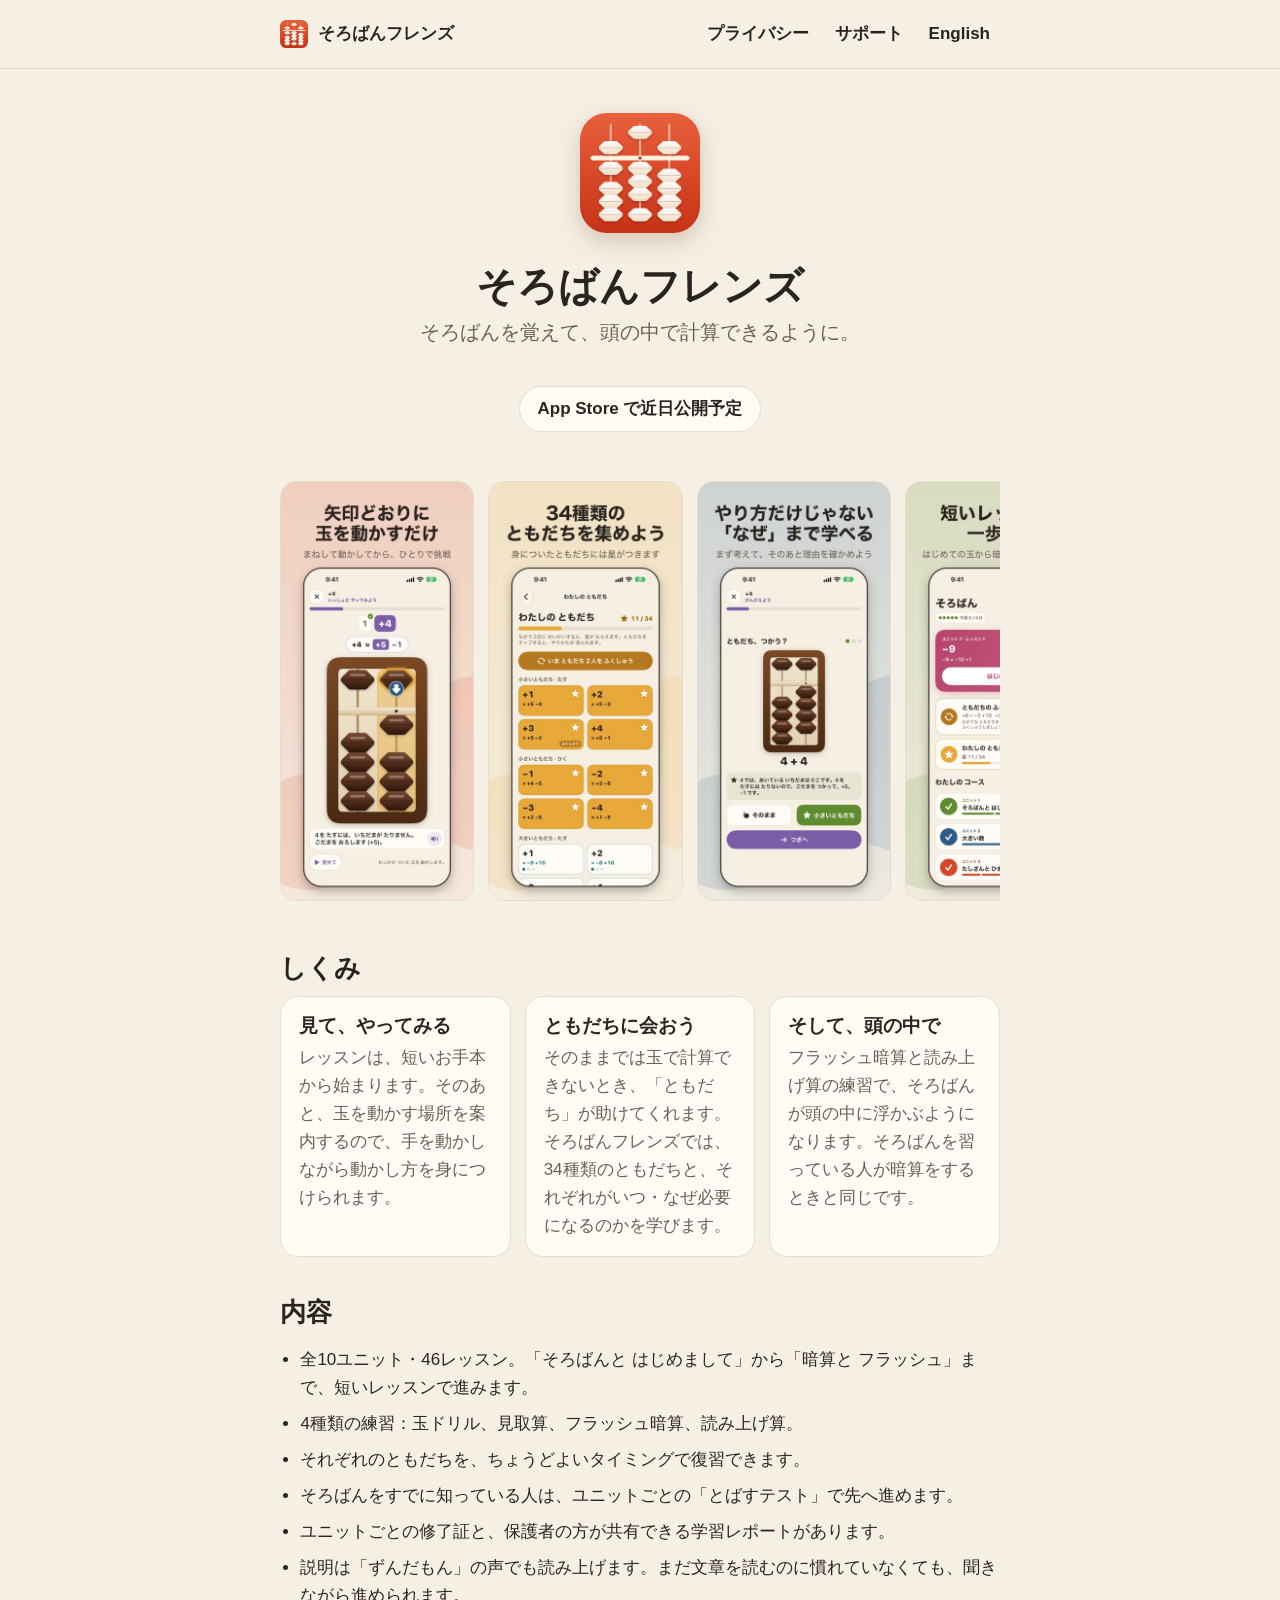
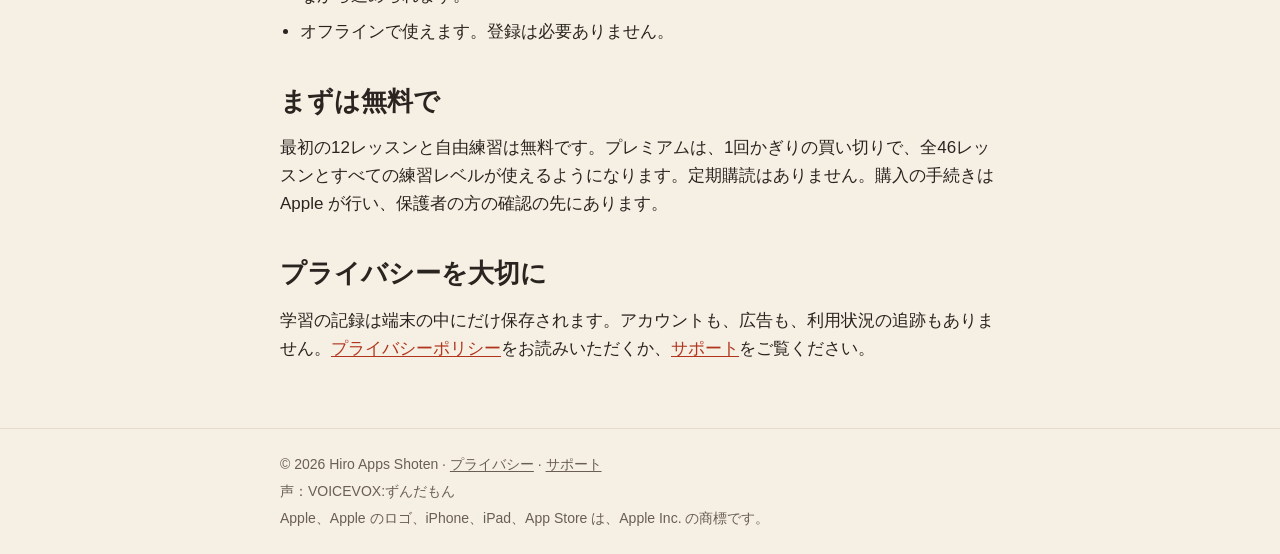
==== ja/index.html @ 72d590d3 "feat(日本語): 紹介・プライバシー・サポートの日本語ページと、言語を行き来するリンクを足す - ja/index.html・privacy.html・support.html: 英語の 3 ペー" ====
<!doctype html>
<html lang="ja">
<head>
<meta charset="utf-8">
<meta name="viewport" content="width=device-width, initial-scale=1">
<title>そろばんフレンズ – そろばんを覚えて、暗算ができるように</title>
<meta name="description" content="そろばんフレンズは、そろばんを一歩ずつ教え、頭の中で計算する暗算へつなげるアプリです。アカウント登録も、広告も、利用状況の追跡もありません。">
<meta name="theme-color" content="#f6f0e4">
<link rel="icon" type="image/png" href="../img/icon-180.png">
<link rel="apple-touch-icon" href="../img/icon-180.png">
<link rel="stylesheet" href="../styles.css">
<link rel="alternate" hreflang="ja" href="index.html">
<link rel="alternate" hreflang="en" href="../index.html">
</head>
<body>

<header class="topbar">
  <div class="inner">
    <a class="brand" href="index.html"><img src="../img/icon-180.png" alt="" width="28" height="28">そろばんフレンズ</a>
    <nav aria-label="サイト">
      <a href="privacy.html">プライバシー</a>
      <a href="support.html">サポート</a>
      <a href="../index.html" lang="en" hreflang="en">English</a>
    </nav>
  </div>
</header>

<main class="wrap">

  <section class="hero">
    <img class="app-icon" src="../img/icon-512.png" width="120" height="120" alt="そろばんフレンズのアプリアイコン">
    <h1>そろばんフレンズ</h1>
    <p class="tagline">そろばんを覚えて、頭の中で計算できるように。</p>
    <p><span class="pill">App Store で近日公開予定</span></p>
  </section>

  <section aria-label="スクリーンショット">
    <div class="shots">
      <img src="../img/ja/shot-guided.jpg" width="396" height="860" alt="玉を動かす場所が、矢印で分かるレッスン" loading="lazy">
      <img src="../img/ja/shot-friends.jpg" width="396" height="860" alt="34種類のともだちと、身についたしるしの星" loading="lazy">
      <img src="../img/ja/shot-think.jpg" width="396" height="860" alt="ともだちが必要かどうかを考える問題。理由も表示されます" loading="lazy">
      <img src="../img/ja/shot-home.jpg" width="396" height="860" alt="短いレッスンが一歩ずつ並ぶホーム画面" loading="lazy">
      <img src="../img/ja/shot-progress.jpg" width="396" height="860" alt="週の目標と星が見られる学習レポート" loading="lazy">
    </div>
  </section>

  <section>
    <h2>しくみ</h2>
    <div class="cards">
      <div class="card">
        <h3>見て、やってみる</h3>
        <p>レッスンは、短いお手本から始まります。そのあと、玉を動かす場所を案内するので、手を動かしながら動かし方を身につけられます。</p>
      </div>
      <div class="card">
        <h3>ともだちに会おう</h3>
        <p>そのままでは玉で計算できないとき、「ともだち」が助けてくれます。そろばんフレンズでは、34種類のともだちと、それぞれがいつ・なぜ必要になるのかを学びます。</p>
      </div>
      <div class="card">
        <h3>そして、頭の中で</h3>
        <p>フラッシュ暗算と読み上げ算の練習で、そろばんが頭の中に浮かぶようになります。そろばんを習っている人が暗算をするときと同じです。</p>
      </div>
    </div>
  </section>

  <section>
    <h2>内容</h2>
    <ul class="list">
      <li>全10ユニット・46レッスン。「そろばんと はじめまして」から「暗算と フラッシュ」まで、短いレッスンで進みます。</li>
      <li>4種類の練習：玉ドリル、見取算、フラッシュ暗算、読み上げ算。</li>
      <li>それぞれのともだちを、ちょうどよいタイミングで復習できます。</li>
      <li>そろばんをすでに知っている人は、ユニットごとの「とばすテスト」で先へ進めます。</li>
      <li>ユニットごとの修了証と、保護者の方が共有できる学習レポートがあります。</li>
      <li>説明は「ずんだもん」の声でも読み上げます。まだ文章を読むのに慣れていなくても、聞きながら進められます。</li>
      <li>オフラインで使えます。登録は必要ありません。</li>
    </ul>
  </section>

  <section>
    <h2>まずは無料で</h2>
    <p>最初の12レッスンと自由練習は無料です。プレミアムは、1回かぎりの買い切りで、全46レッスンとすべての練習レベルが使えるようになります。定期購読はありません。購入の手続きは Apple が行い、保護者の方の確認の先にあります。</p>
  </section>

  <section>
    <h2>プライバシーを大切に</h2>
    <p>学習の記録は端末の中にだけ保存されます。アカウントも、広告も、利用状況の追跡もありません。<a href="privacy.html">プライバシーポリシー</a>をお読みいただくか、<a href="support.html">サポート</a>をご覧ください。</p>
  </section>

</main>

<footer>
  <div class="inner">
    <p>&copy; 2026 Hiro Apps Shoten &middot; <a href="privacy.html">プライバシー</a> &middot; <a href="support.html">サポート</a></p>
    <p>声：VOICEVOX:ずんだもん</p>
    <p>Apple、Apple のロゴ、iPhone、iPad、App Store は、Apple Inc. の商標です。</p>
  </div>
</footer>

</body>
</html>
---- styles.css ----
:root {
  --paper: #f6f0e4;
  --card: #fffcf6;
  --ink: #2a2420;
  --ink-soft: #6b5e54;
  --hairline: #e6dccb;
  --accent: #d9472b;
  --link: #b0351c;
  --radius: 18px;
}

@media (prefers-color-scheme: dark) {
  :root {
    --paper: #1a1714;
    --card: #27231f;
    --ink: #f3eee6;
    --ink-soft: #b3a89c;
    --hairline: #3a342e;
    --link: #f08a6e;
  }
}

* { box-sizing: border-box; }

html { -webkit-text-size-adjust: 100%; }

body {
  margin: 0;
  background: var(--paper);
  color: var(--ink);
  font: 17px/1.65 -apple-system, BlinkMacSystemFont, "SF Pro Text", "Helvetica Neue", Arial, sans-serif;
}

h1, h2, h3, .brand {
  font-family: ui-rounded, "SF Pro Rounded", -apple-system, BlinkMacSystemFont, "Helvetica Neue", Arial, sans-serif;
  line-height: 1.2;
}

a { color: var(--link); text-underline-offset: 2px; }
a:focus-visible, summary:focus-visible { outline: 3px solid var(--accent); outline-offset: 3px; border-radius: 6px; }

.topbar { border-bottom: 1px solid var(--hairline); }
.topbar .inner {
  max-width: 760px;
  margin: 0 auto;
  padding: 10px 20px;
  display: flex;
  align-items: center;
  justify-content: space-between;
  gap: 16px;
}
.brand { display: inline-flex; align-items: center; gap: 10px; font-weight: 800; font-size: 17px; white-space: nowrap; color: var(--ink); text-decoration: none; }
.brand img { border-radius: 22.37%; }
.topbar nav { display: flex; gap: 6px; }
.topbar nav a { color: var(--ink); text-decoration: none; font-weight: 600; padding: 10px; border-radius: 10px; }
.topbar nav a:hover { background: var(--hairline); }

.wrap { max-width: 760px; margin: 0 auto; padding: 0 20px 48px; }

.hero { text-align: center; padding: 44px 0 28px; }
.app-icon { width: 120px; height: 120px; border-radius: 22.37%; box-shadow: 0 8px 24px rgba(74, 42, 19, 0.22); }
.hero h1 { margin: 20px 0 6px; font-size: 40px; font-weight: 800; }
.tagline { margin: 0 auto; max-width: 30em; font-size: 20px; color: var(--ink-soft); }
.pill {
  display: inline-block;
  margin-top: 20px;
  padding: 8px 18px;
  border: 1.5px solid var(--hairline);
  border-radius: 999px;
  background: var(--card);
  font-weight: 700;
}

h2 { margin: 40px 0 12px; font-size: 26px; font-weight: 800; }
h3 { margin: 0 0 6px; font-size: 19px; font-weight: 800; }

.cards { display: grid; gap: 14px; grid-template-columns: 1fr; }
@media (min-width: 640px) { .cards { grid-template-columns: repeat(3, 1fr); } }
.card {
  background: var(--card);
  border: 1.5px solid var(--hairline);
  border-radius: var(--radius);
  padding: 18px 18px 16px;
}
.card p { margin: 0; color: var(--ink-soft); }

.list { padding-left: 1.2em; }
.list li { margin: 8px 0; }

.shots { display: flex; gap: 14px; overflow-x: auto; padding: 4px 0 12px; -webkit-overflow-scrolling: touch; }
.shots img { height: 420px; width: auto; border-radius: 16px; border: 1px solid var(--hairline); flex: none; }

.legal h1 { font-size: 34px; font-weight: 800; margin: 36px 0 4px; }
.legal .eff { margin: 0 0 20px; color: var(--ink-soft); }
.legal h2 { font-size: 22px; margin: 32px 0 8px; }
.legal ul { padding-left: 1.2em; }
.legal li { margin: 6px 0; }
.backlink { display: inline-block; margin-top: 20px; padding: 8px 0; font-weight: 600; text-decoration: none; }

details {
  background: var(--card);
  border: 1.5px solid var(--hairline);
  border-radius: 14px;
  margin: 10px 0;
}
summary { cursor: pointer; padding: 14px 16px; font-weight: 700; min-height: 48px; }
details[open] summary { border-bottom: 1px solid var(--hairline); }
details p { margin: 0; padding: 12px 16px 14px; }

.contact {
  background: var(--card);
  border: 1.5px solid var(--hairline);
  border-radius: var(--radius);
  padding: 16px 18px;
  margin: 18px 0 8px;
}
.contact p { margin: 4px 0; }

footer { border-top: 1px solid var(--hairline); color: var(--ink-soft); font-size: 14px; }
footer .inner { max-width: 760px; margin: 0 auto; padding: 20px; }
footer a { color: var(--ink-soft); }
footer p { margin: 4px 0; }
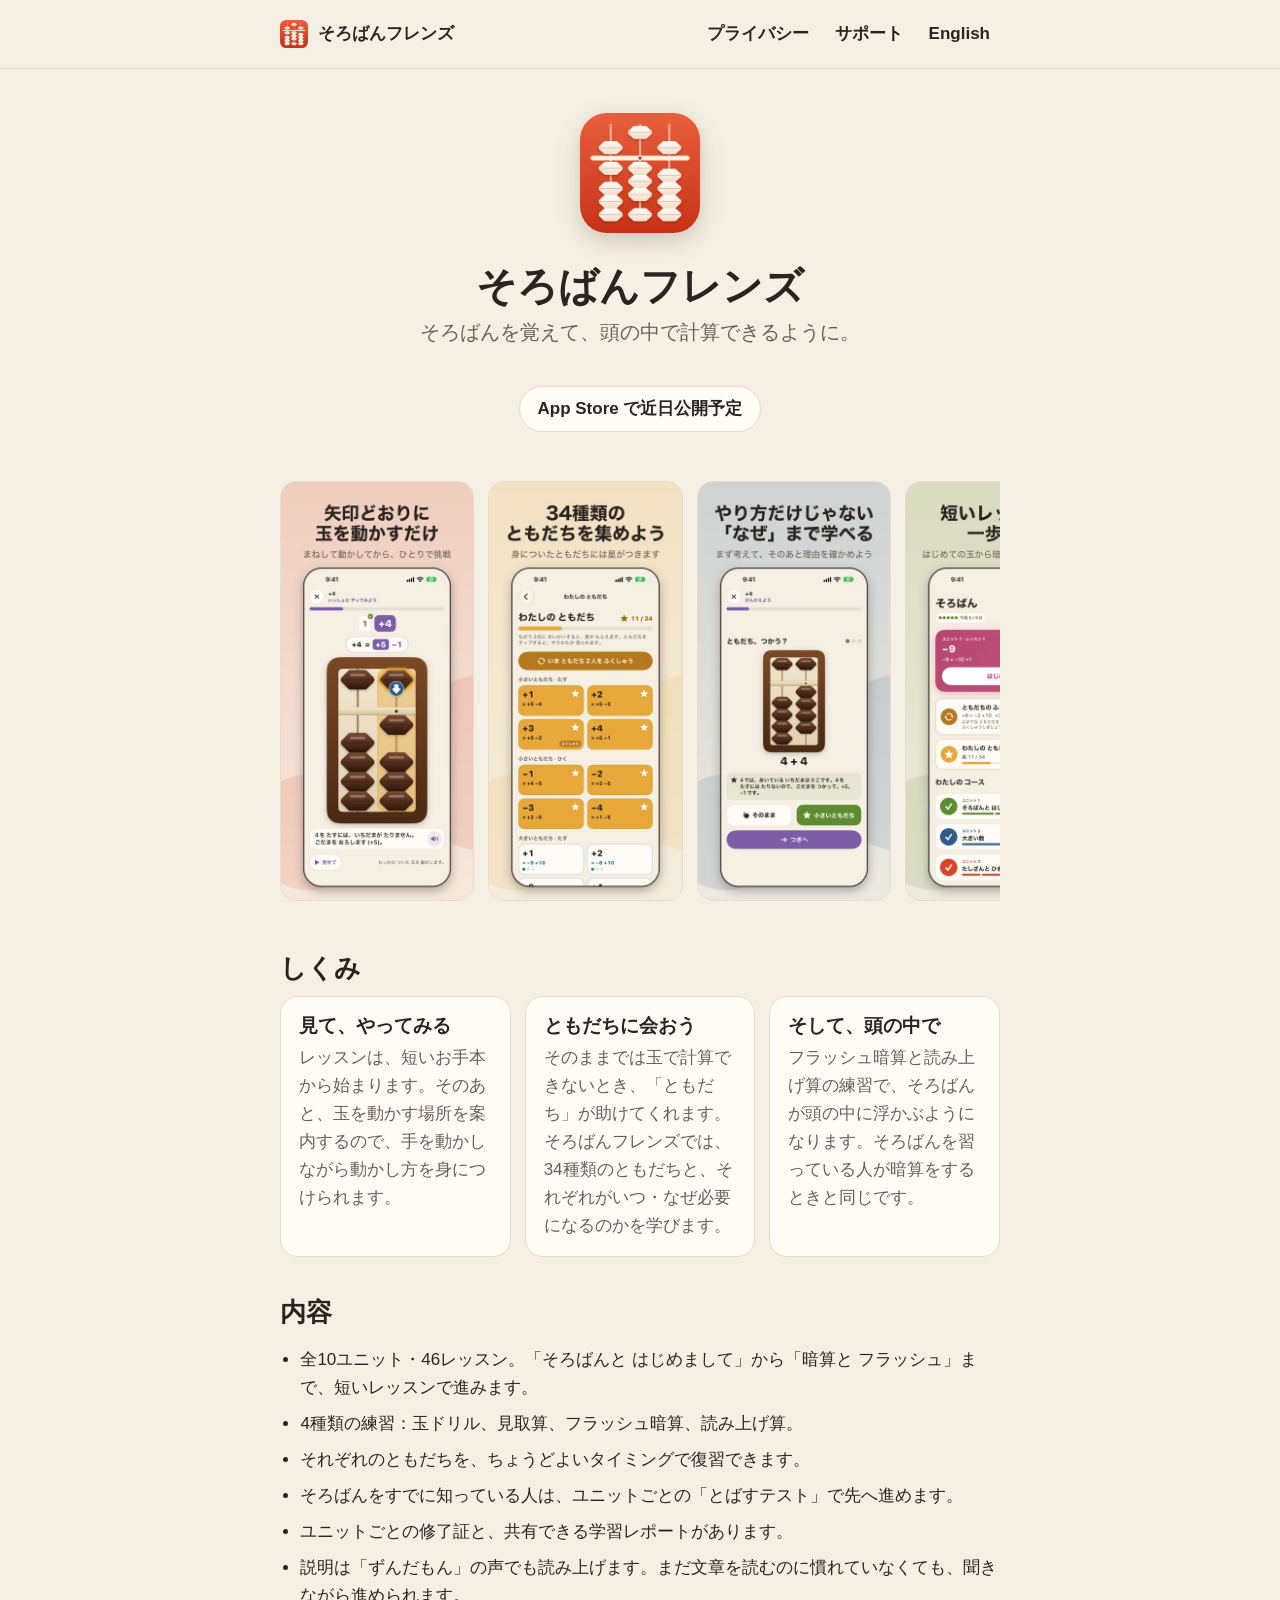
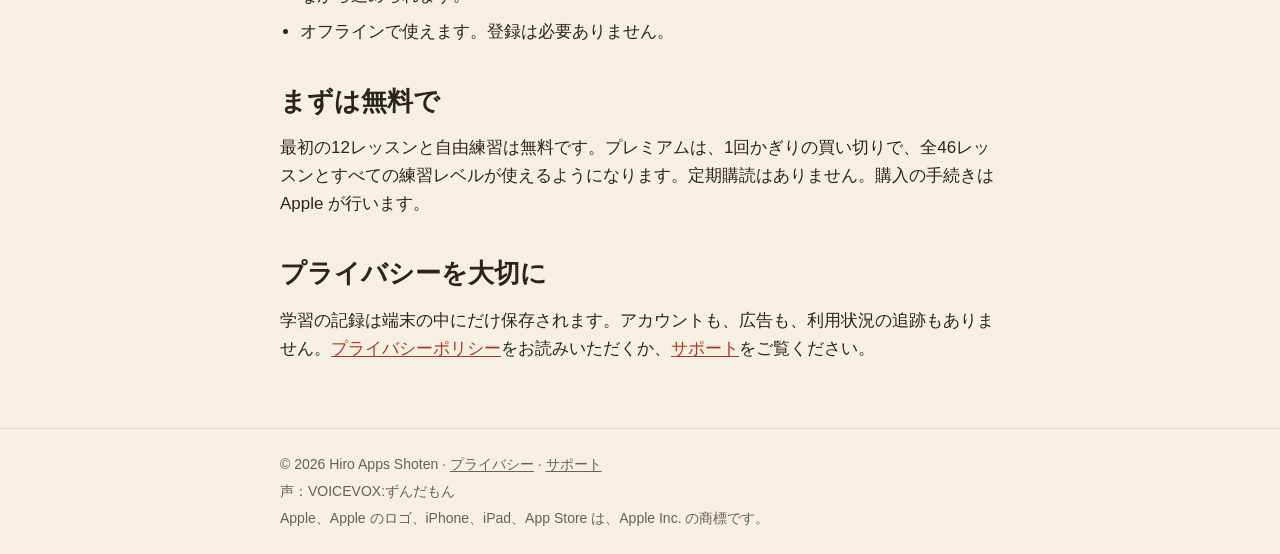
==== commit 7545cc90: "fix: 親の確認を外したアプリに合わせて、紹介・プライバシー・サポートの文を直す - index.html・ja/index.html: 「購入は保護者の確認の先にある」の一文と、「保護者の方が共有" ====
--- a/ja/index.html
+++ b/ja/index.html
@@ -69,7 +69,7 @@
       <li>4種類の練習：玉ドリル、見取算、フラッシュ暗算、読み上げ算。</li>
       <li>それぞれのともだちを、ちょうどよいタイミングで復習できます。</li>
       <li>そろばんをすでに知っている人は、ユニットごとの「とばすテスト」で先へ進めます。</li>
-      <li>ユニットごとの修了証と、保護者の方が共有できる学習レポートがあります。</li>
+      <li>ユニットごとの修了証と、共有できる学習レポートがあります。</li>
       <li>説明は「ずんだもん」の声でも読み上げます。まだ文章を読むのに慣れていなくても、聞きながら進められます。</li>
       <li>オフラインで使えます。登録は必要ありません。</li>
     </ul>
@@ -77,7 +77,7 @@
 
   <section>
     <h2>まずは無料で</h2>
-    <p>最初の12レッスンと自由練習は無料です。プレミアムは、1回かぎりの買い切りで、全46レッスンとすべての練習レベルが使えるようになります。定期購読はありません。購入の手続きは Apple が行い、保護者の方の確認の先にあります。</p>
+    <p>最初の12レッスンと自由練習は無料です。プレミアムは、1回かぎりの買い切りで、全46レッスンとすべての練習レベルが使えるようになります。定期購読はありません。購入の手続きは Apple が行います。</p>
   </section>
 
   <section>
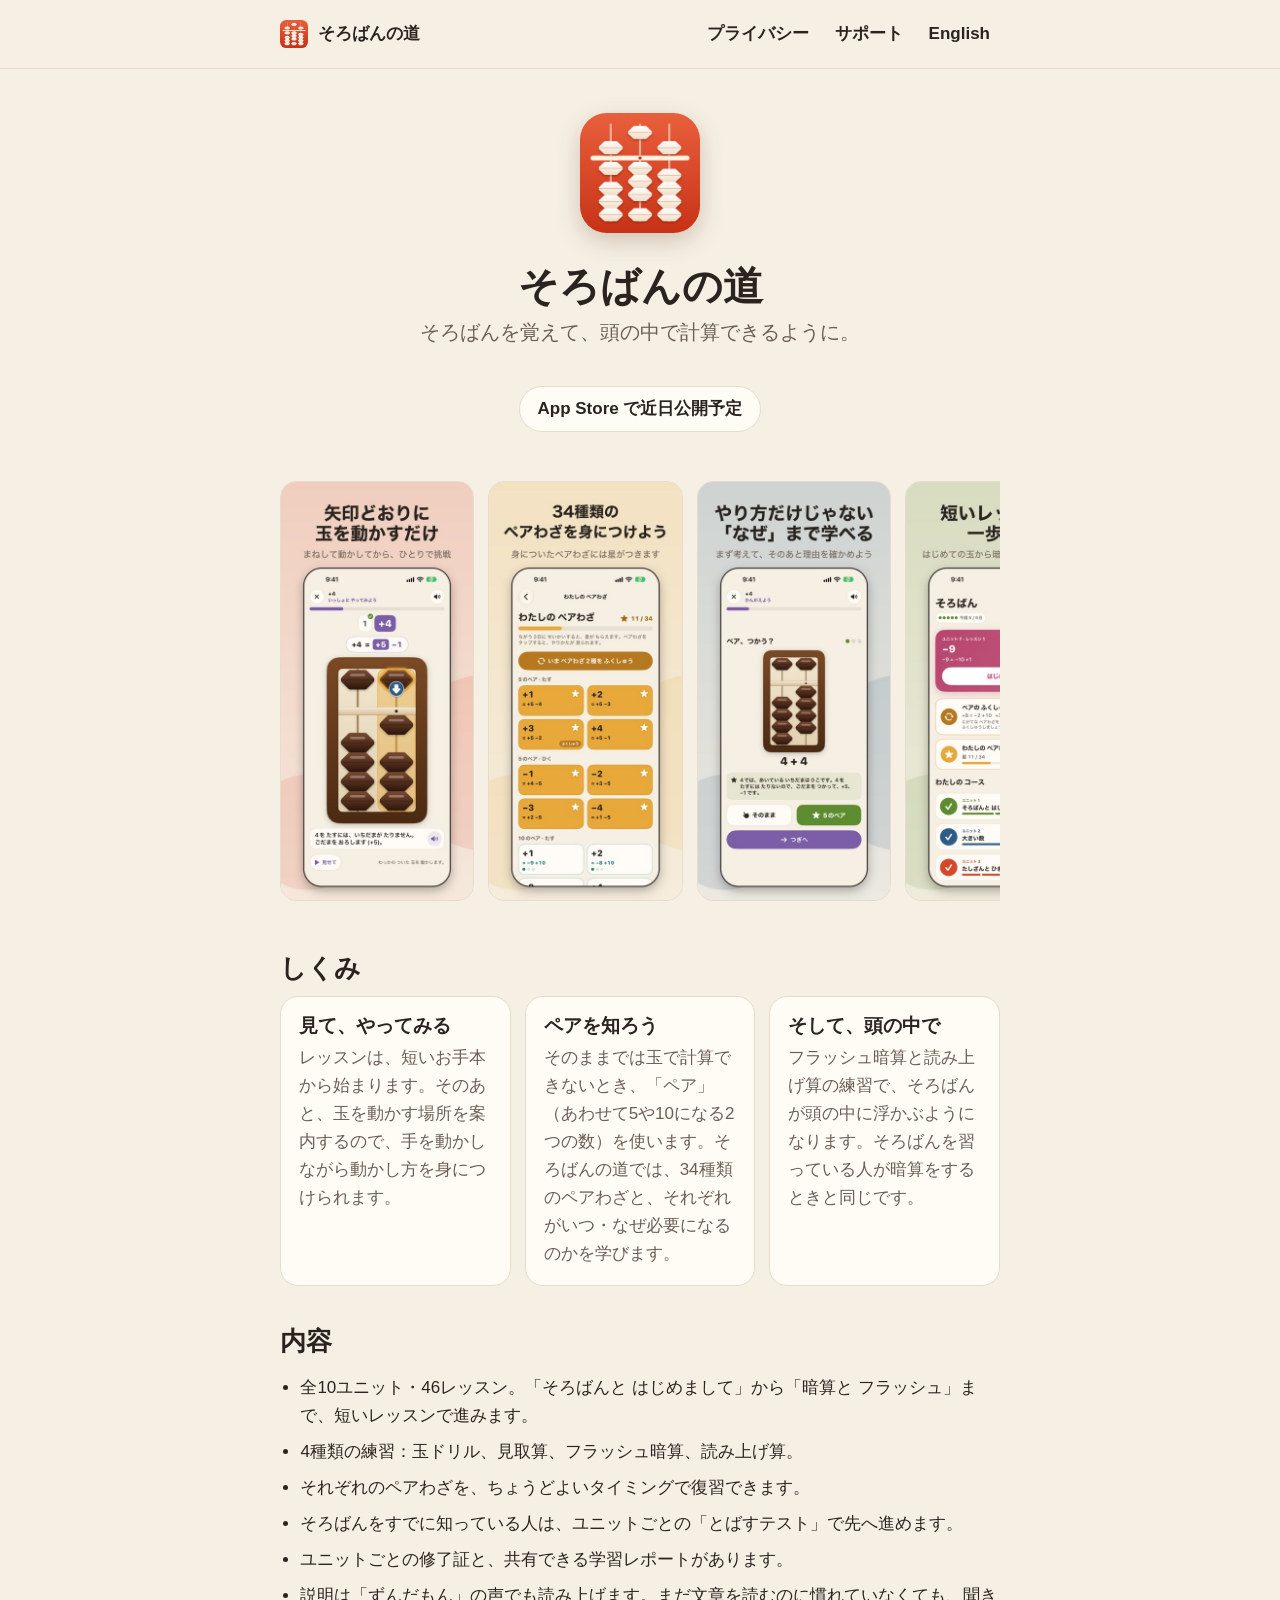
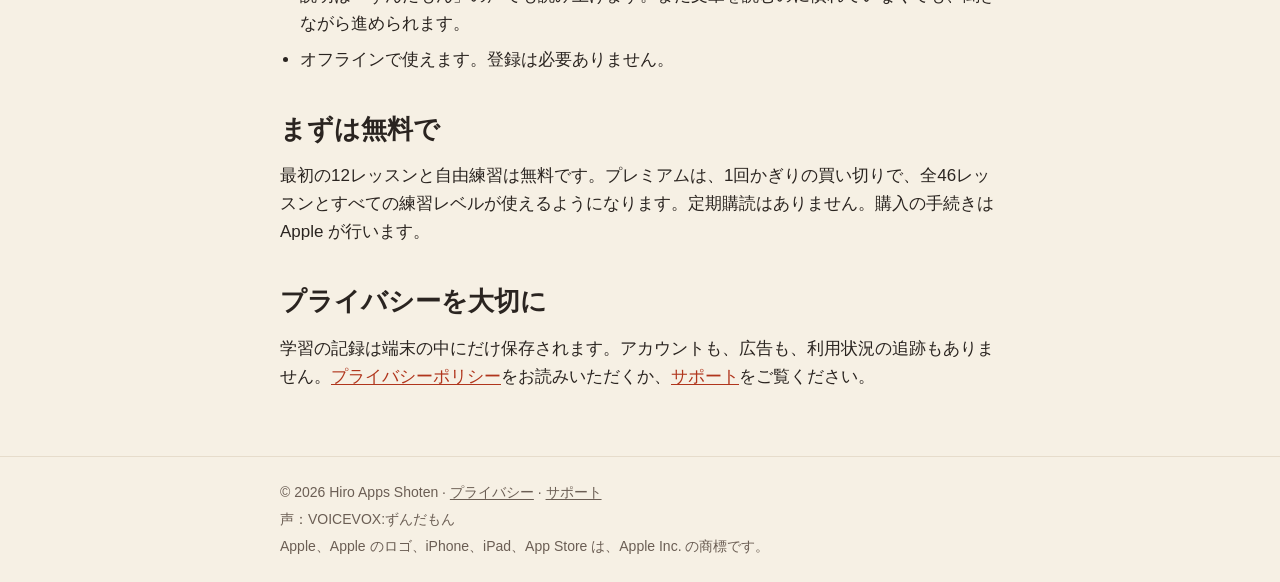
==== commit 30960f95: "fix: 名前を Soroban Sensei / そろばんの道 に変え、「ともだち」を「ペア」に直す - 全ページの名前を Soroban Sensei (日本語は そろばんの道) に (旧 Sor" ====
--- a/ja/index.html
+++ b/ja/index.html
@@ -3,8 +3,8 @@
 <head>
 <meta charset="utf-8">
 <meta name="viewport" content="width=device-width, initial-scale=1">
-<title>そろばんフレンズ – そろばんを覚えて、暗算ができるように</title>
-<meta name="description" content="そろばんフレンズは、そろばんを一歩ずつ教え、頭の中で計算する暗算へつなげるアプリです。アカウント登録も、広告も、利用状況の追跡もありません。">
+<title>そろばんの道 – そろばんを覚えて、暗算ができるように</title>
+<meta name="description" content="そろばんの道は、そろばんを一歩ずつ教え、頭の中で計算する暗算へつなげるアプリです。アカウント登録も、広告も、利用状況の追跡もありません。">
 <meta name="theme-color" content="#f6f0e4">
 <link rel="icon" type="image/png" href="../img/icon-180.png">
 <link rel="apple-touch-icon" href="../img/icon-180.png">
@@ -16,7 +16,7 @@
 
 <header class="topbar">
   <div class="inner">
-    <a class="brand" href="index.html"><img src="../img/icon-180.png" alt="" width="28" height="28">そろばんフレンズ</a>
+    <a class="brand" href="index.html"><img src="../img/icon-180.png" alt="" width="28" height="28">そろばんの道</a>
     <nav aria-label="サイト">
       <a href="privacy.html">プライバシー</a>
       <a href="support.html">サポート</a>
@@ -28,8 +28,8 @@
 <main class="wrap">
 
   <section class="hero">
-    <img class="app-icon" src="../img/icon-512.png" width="120" height="120" alt="そろばんフレンズのアプリアイコン">
-    <h1>そろばんフレンズ</h1>
+    <img class="app-icon" src="../img/icon-512.png" width="120" height="120" alt="そろばんの道のアプリアイコン">
+    <h1>そろばんの道</h1>
     <p class="tagline">そろばんを覚えて、頭の中で計算できるように。</p>
     <p><span class="pill">App Store で近日公開予定</span></p>
   </section>
@@ -37,8 +37,8 @@
   <section aria-label="スクリーンショット">
     <div class="shots">
       <img src="../img/ja/shot-guided.jpg" width="396" height="860" alt="玉を動かす場所が、矢印で分かるレッスン" loading="lazy">
-      <img src="../img/ja/shot-friends.jpg" width="396" height="860" alt="34種類のともだちと、身についたしるしの星" loading="lazy">
-      <img src="../img/ja/shot-think.jpg" width="396" height="860" alt="ともだちが必要かどうかを考える問題。理由も表示されます" loading="lazy">
+      <img src="../img/ja/shot-friends.jpg" width="396" height="860" alt="34種類のペアわざと、身についたしるしの星" loading="lazy">
+      <img src="../img/ja/shot-think.jpg" width="396" height="860" alt="ペアが必要かどうかを考える問題。理由も表示されます" loading="lazy">
       <img src="../img/ja/shot-home.jpg" width="396" height="860" alt="短いレッスンが一歩ずつ並ぶホーム画面" loading="lazy">
       <img src="../img/ja/shot-progress.jpg" width="396" height="860" alt="週の目標と星が見られる学習レポート" loading="lazy">
     </div>
@@ -52,8 +52,8 @@
         <p>レッスンは、短いお手本から始まります。そのあと、玉を動かす場所を案内するので、手を動かしながら動かし方を身につけられます。</p>
       </div>
       <div class="card">
-        <h3>ともだちに会おう</h3>
-        <p>そのままでは玉で計算できないとき、「ともだち」が助けてくれます。そろばんフレンズでは、34種類のともだちと、それぞれがいつ・なぜ必要になるのかを学びます。</p>
+        <h3>ペアを知ろう</h3>
+        <p>そのままでは玉で計算できないとき、「ペア」（あわせて5や10になる2つの数）を使います。そろばんの道では、34種類のペアわざと、それぞれがいつ・なぜ必要になるのかを学びます。</p>
       </div>
       <div class="card">
         <h3>そして、頭の中で</h3>
@@ -67,7 +67,7 @@
     <ul class="list">
       <li>全10ユニット・46レッスン。「そろばんと はじめまして」から「暗算と フラッシュ」まで、短いレッスンで進みます。</li>
       <li>4種類の練習：玉ドリル、見取算、フラッシュ暗算、読み上げ算。</li>
-      <li>それぞれのともだちを、ちょうどよいタイミングで復習できます。</li>
+      <li>それぞれのペアわざを、ちょうどよいタイミングで復習できます。</li>
       <li>そろばんをすでに知っている人は、ユニットごとの「とばすテスト」で先へ進めます。</li>
       <li>ユニットごとの修了証と、共有できる学習レポートがあります。</li>
       <li>説明は「ずんだもん」の声でも読み上げます。まだ文章を読むのに慣れていなくても、聞きながら進められます。</li>
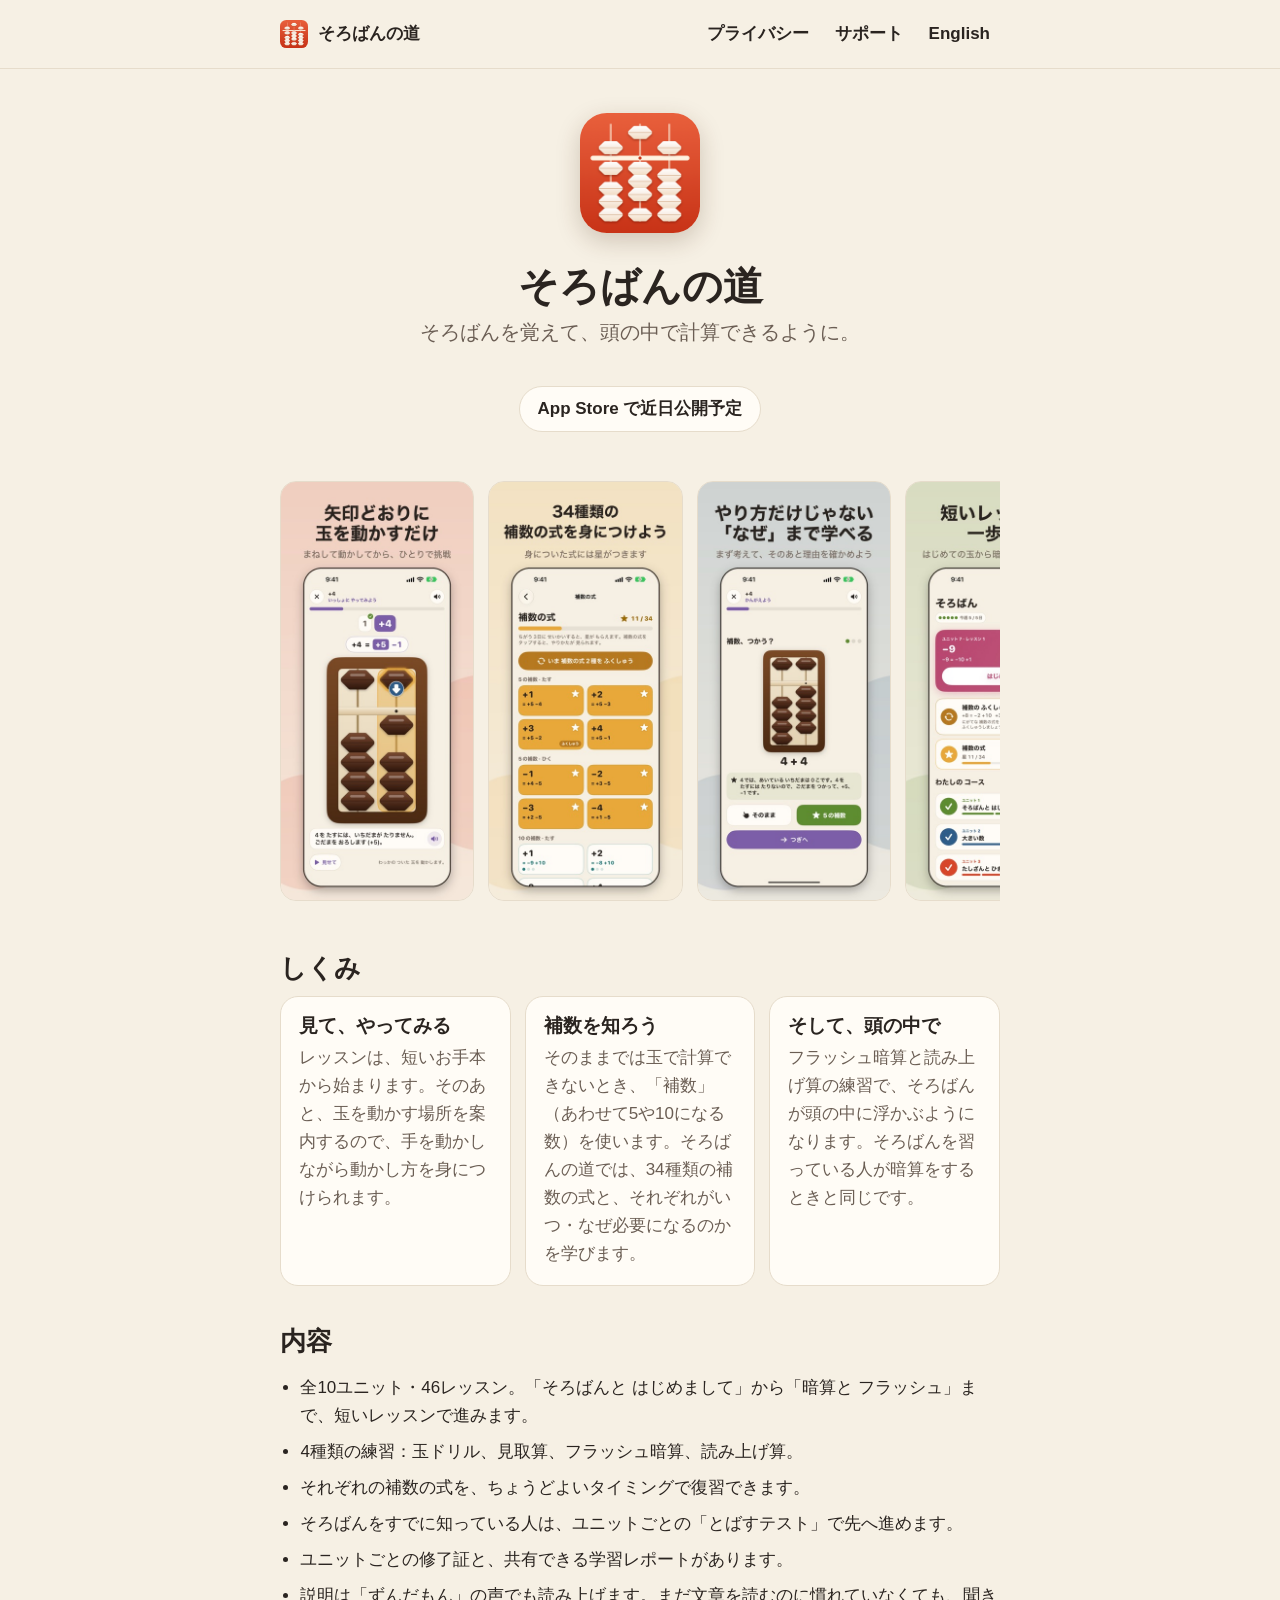
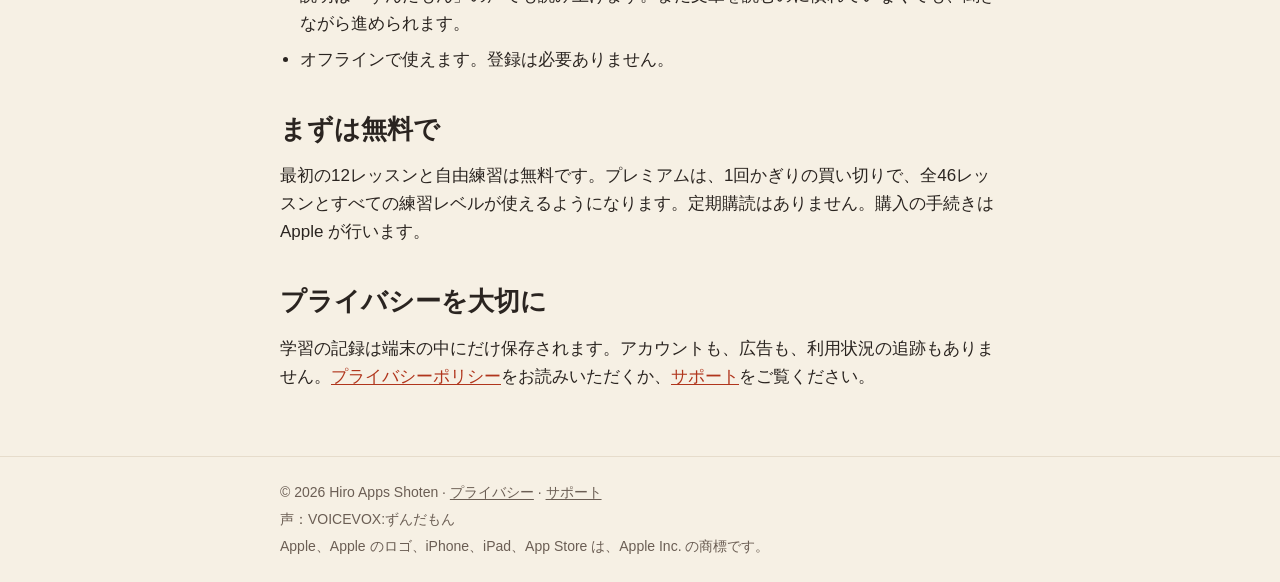
==== commit 2a5f4609: "fix: 英語名を Soroban Path に、呼び名を「補数」に直す - 英語の名前を Soroban Path に (日本語名「そろばんの道」に合わせる) - 紹介ページの「ペア」を、珠算の用語" ====
--- a/ja/index.html
+++ b/ja/index.html
@@ -37,8 +37,8 @@
   <section aria-label="スクリーンショット">
     <div class="shots">
       <img src="../img/ja/shot-guided.jpg" width="396" height="860" alt="玉を動かす場所が、矢印で分かるレッスン" loading="lazy">
-      <img src="../img/ja/shot-friends.jpg" width="396" height="860" alt="34種類のペアわざと、身についたしるしの星" loading="lazy">
-      <img src="../img/ja/shot-think.jpg" width="396" height="860" alt="ペアが必要かどうかを考える問題。理由も表示されます" loading="lazy">
+      <img src="../img/ja/shot-friends.jpg" width="396" height="860" alt="34種類の補数の式と、身についたしるしの星" loading="lazy">
+      <img src="../img/ja/shot-think.jpg" width="396" height="860" alt="補数が必要かどうかを考える問題。理由も表示されます" loading="lazy">
       <img src="../img/ja/shot-home.jpg" width="396" height="860" alt="短いレッスンが一歩ずつ並ぶホーム画面" loading="lazy">
       <img src="../img/ja/shot-progress.jpg" width="396" height="860" alt="週の目標と星が見られる学習レポート" loading="lazy">
     </div>
@@ -52,8 +52,8 @@
         <p>レッスンは、短いお手本から始まります。そのあと、玉を動かす場所を案内するので、手を動かしながら動かし方を身につけられます。</p>
       </div>
       <div class="card">
-        <h3>ペアを知ろう</h3>
-        <p>そのままでは玉で計算できないとき、「ペア」（あわせて5や10になる2つの数）を使います。そろばんの道では、34種類のペアわざと、それぞれがいつ・なぜ必要になるのかを学びます。</p>
+        <h3>補数を知ろう</h3>
+        <p>そのままでは玉で計算できないとき、「補数」（あわせて5や10になる数）を使います。そろばんの道では、34種類の補数の式と、それぞれがいつ・なぜ必要になるのかを学びます。</p>
       </div>
       <div class="card">
         <h3>そして、頭の中で</h3>
@@ -67,7 +67,7 @@
     <ul class="list">
       <li>全10ユニット・46レッスン。「そろばんと はじめまして」から「暗算と フラッシュ」まで、短いレッスンで進みます。</li>
       <li>4種類の練習：玉ドリル、見取算、フラッシュ暗算、読み上げ算。</li>
-      <li>それぞれのペアわざを、ちょうどよいタイミングで復習できます。</li>
+      <li>それぞれの補数の式を、ちょうどよいタイミングで復習できます。</li>
       <li>そろばんをすでに知っている人は、ユニットごとの「とばすテスト」で先へ進めます。</li>
       <li>ユニットごとの修了証と、共有できる学習レポートがあります。</li>
       <li>説明は「ずんだもん」の声でも読み上げます。まだ文章を読むのに慣れていなくても、聞きながら進められます。</li>
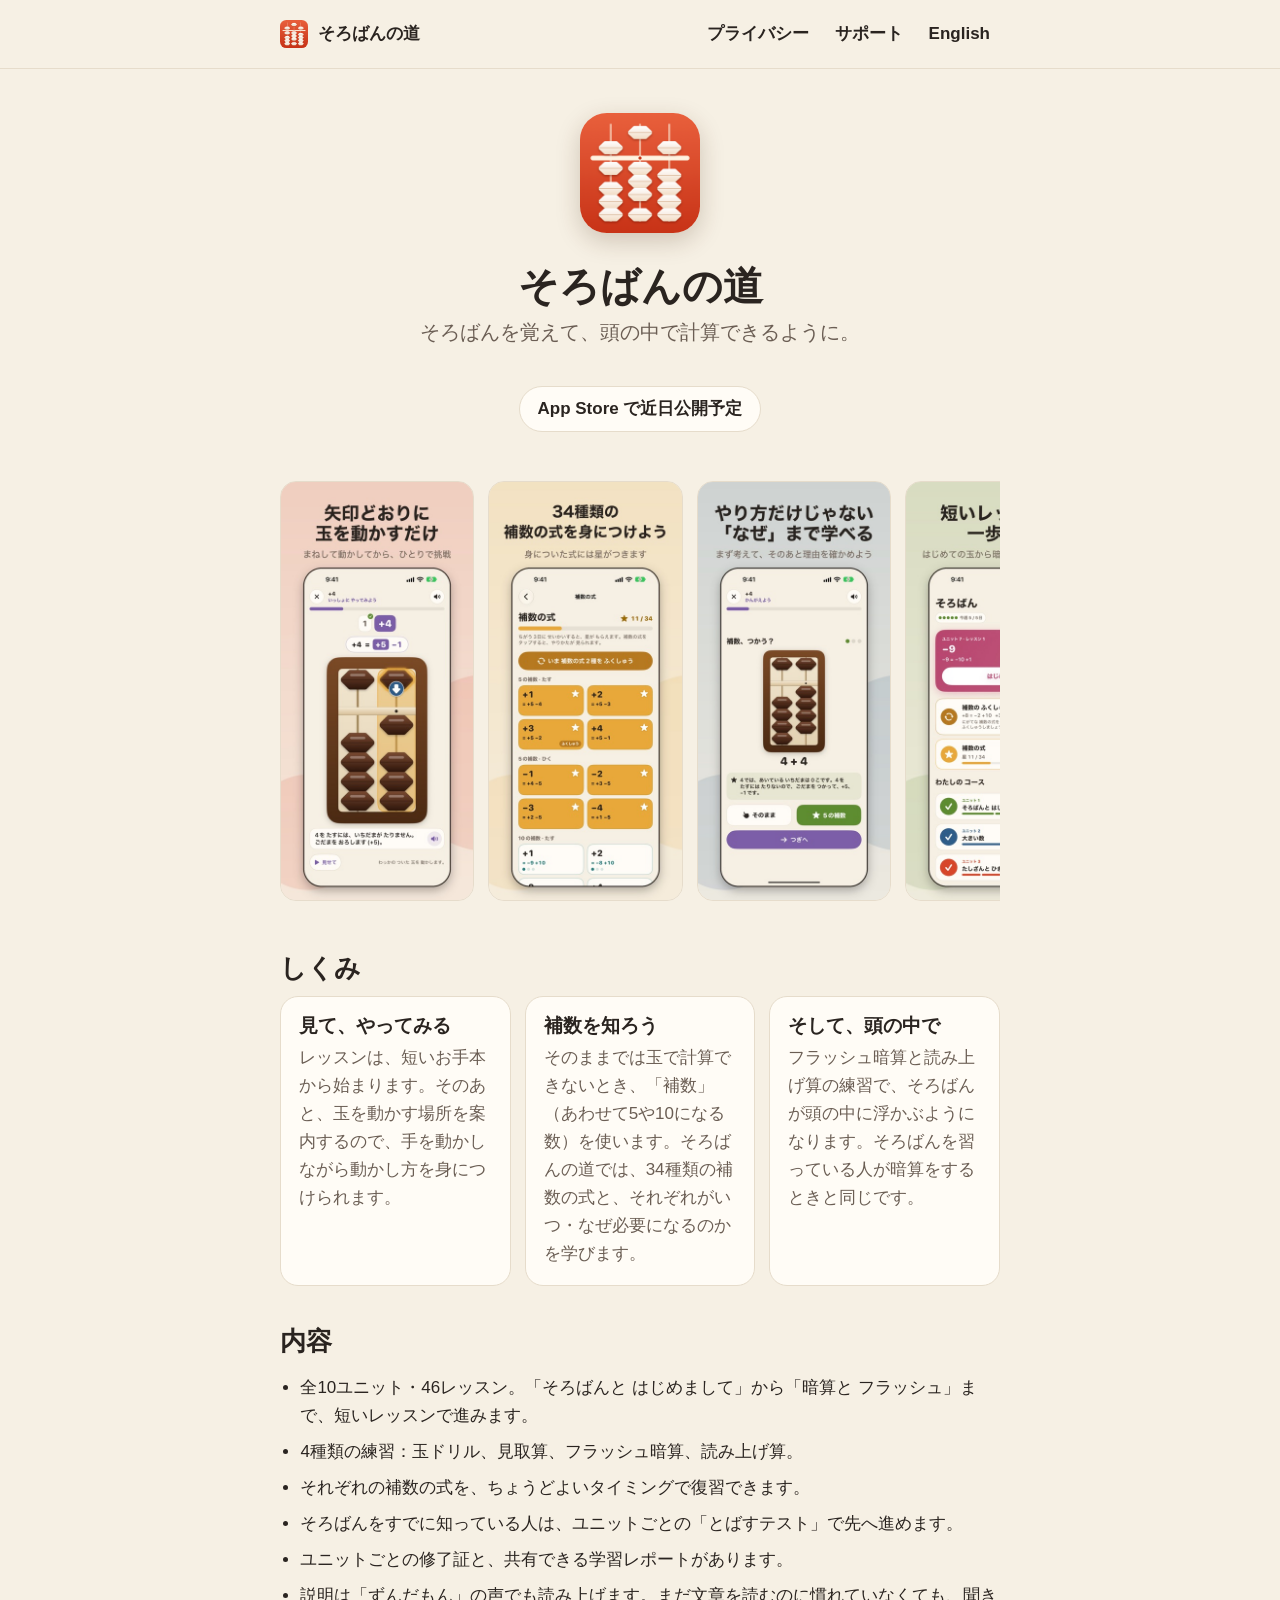
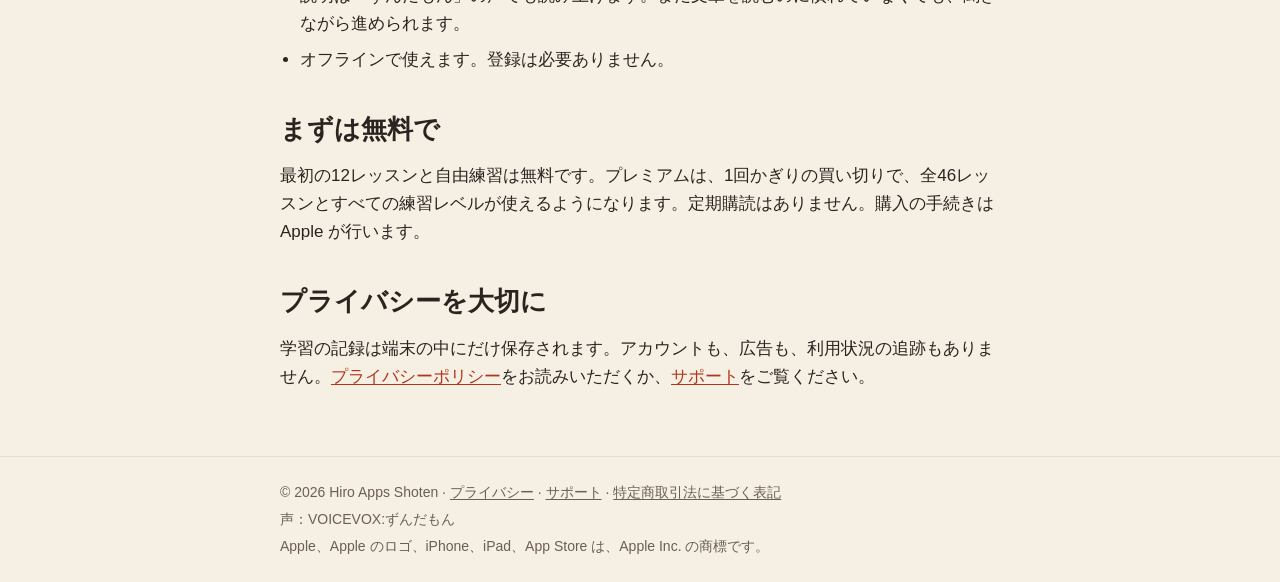
==== commit ecffb0f4: "feat(日本語): 特定商取引法に基づく表記のページを足す - 販売業者・運営責任者は App Store の販売元と同じ Hiroki Shingu、屋号 Hiro Apps Shoten、連絡先" ====
--- a/ja/index.html
+++ b/ja/index.html
@@ -89,7 +89,7 @@
 
 <footer>
   <div class="inner">
-    <p>&copy; 2026 Hiro Apps Shoten &middot; <a href="privacy.html">プライバシー</a> &middot; <a href="support.html">サポート</a></p>
+    <p>&copy; 2026 Hiro Apps Shoten &middot; <a href="privacy.html">プライバシー</a> &middot; <a href="support.html">サポート</a> &middot; <a href="tokushoho.html">特定商取引法に基づく表記</a></p>
     <p>声：VOICEVOX:ずんだもん</p>
     <p>Apple、Apple のロゴ、iPhone、iPad、App Store は、Apple Inc. の商標です。</p>
   </div>
--- a/styles.css
+++ b/styles.css
@@ -120,3 +120,12 @@
 footer .inner { max-width: 760px; margin: 0 auto; padding: 20px; }
 footer a { color: var(--ink-soft); }
 footer p { margin: 4px 0; }
+
+/* 特定商取引法に基づく表記: 狭い画面は項目名の下に内容、広い画面は 2 列 */
+.legal dl.law { margin: 8px 0 0; border-top: 1px solid var(--hairline); }
+.legal dl.law div { padding: 12px 0; border-bottom: 1px solid var(--hairline); }
+.legal dl.law dt { font-weight: 700; margin: 0 0 2px; }
+.legal dl.law dd { margin: 0; }
+@media (min-width: 640px) {
+  .legal dl.law div { display: grid; grid-template-columns: 13em 1fr; gap: 16px; }
+}
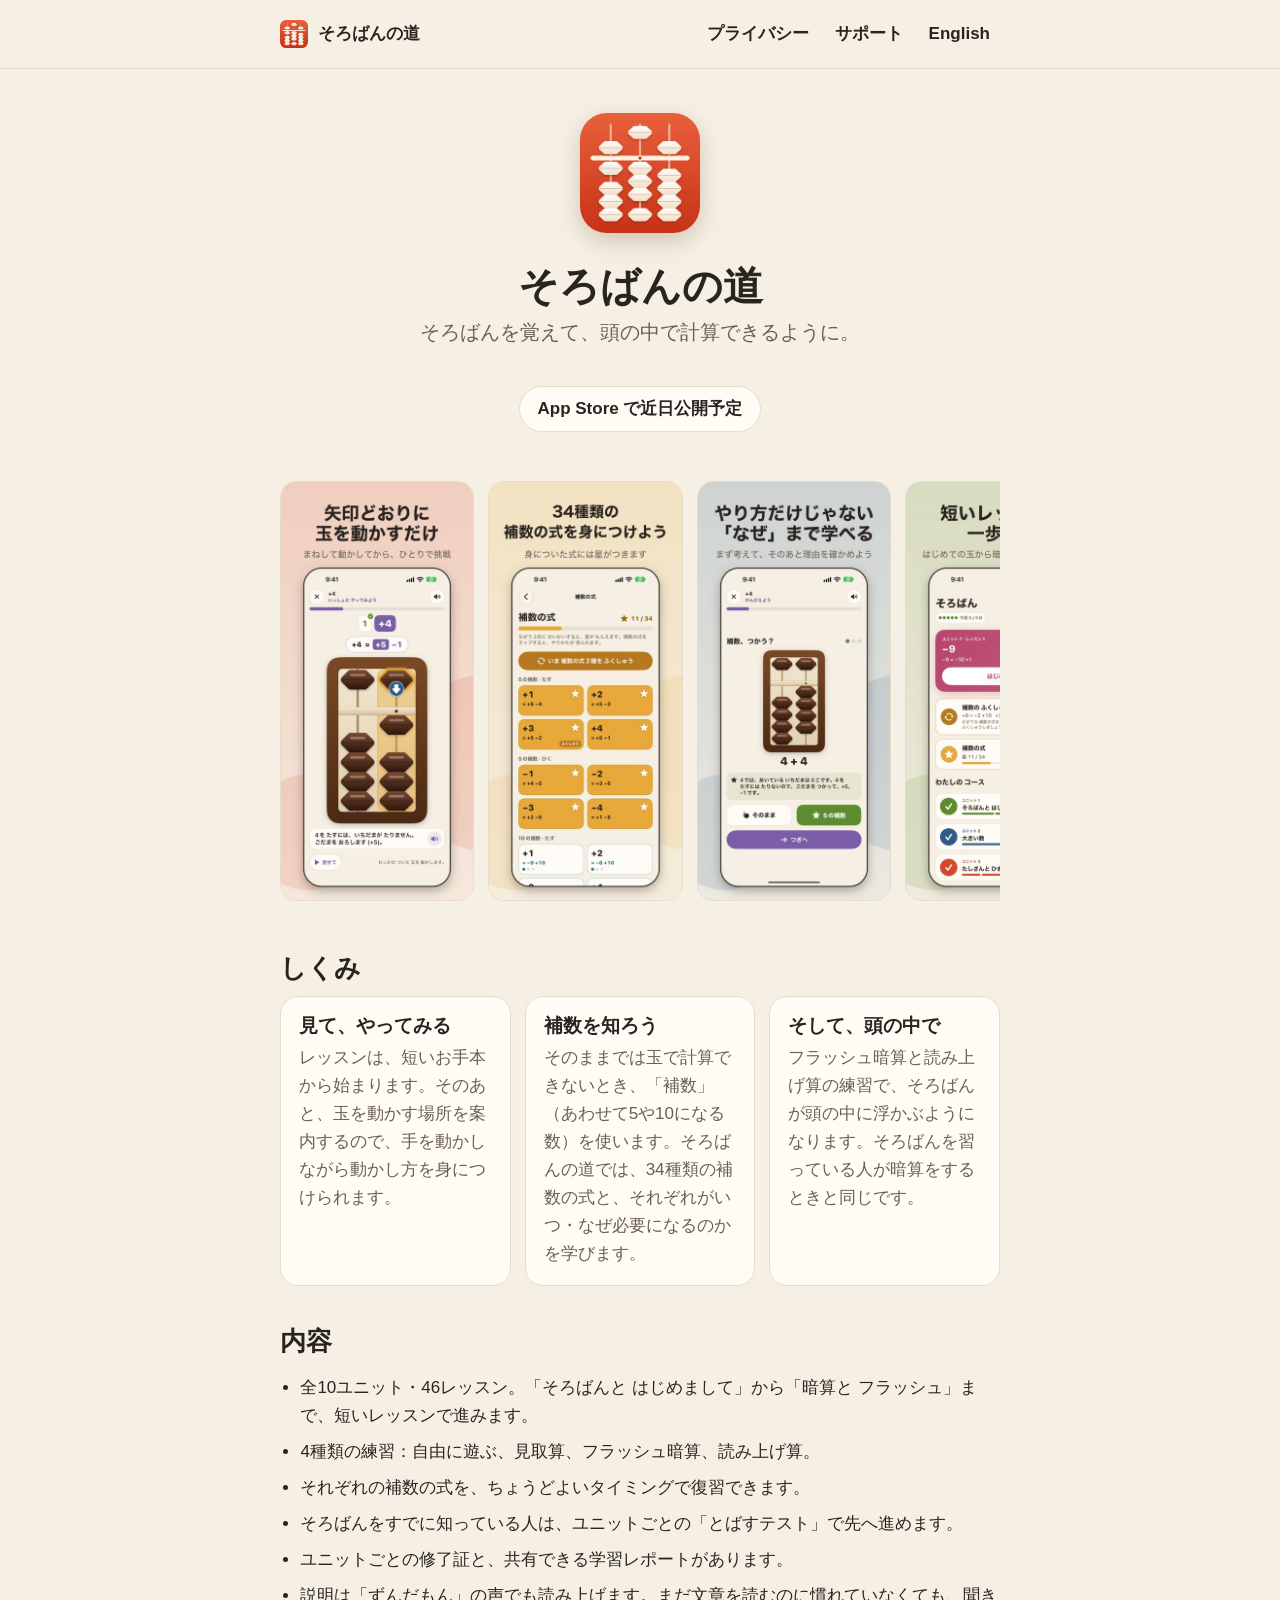
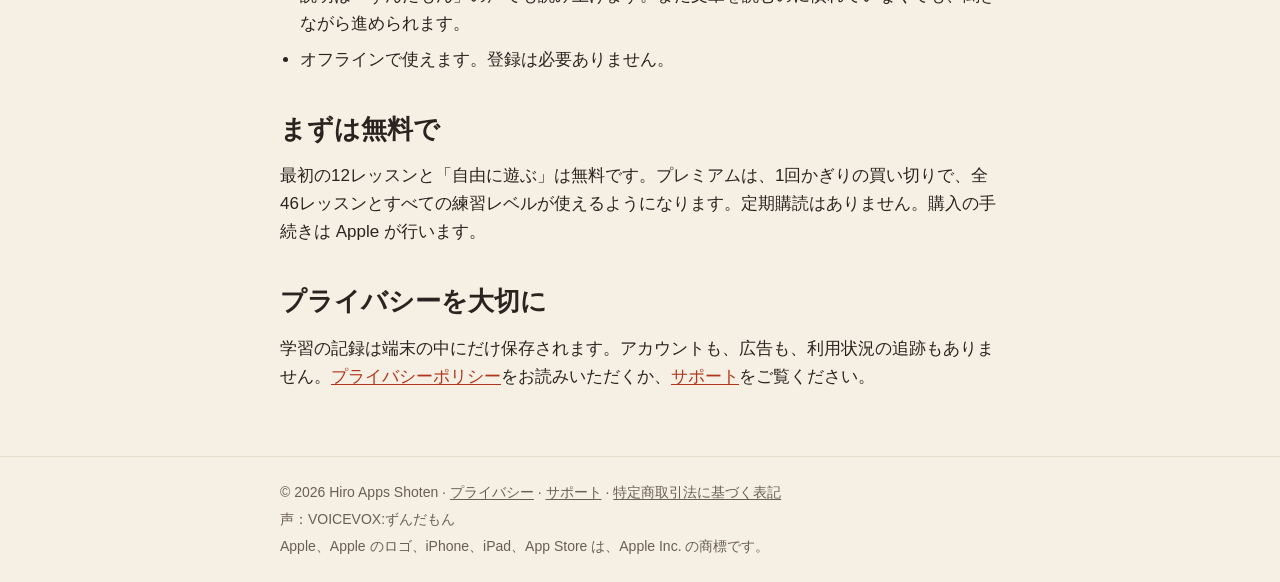
==== commit 2676878a: "fix: 練習の種類の「玉ドリル」を「自由に遊ぶ」に、日本語の「自由練習は無料」を「「自由に遊ぶ」は無料」に直す アプリのホームに玉ドリルの入口はない (練習は自由に遊ぶ・見取算・読み上げ算・フラッシ" ====
--- a/ja/index.html
+++ b/ja/index.html
@@ -66,7 +66,7 @@
     <h2>内容</h2>
     <ul class="list">
       <li>全10ユニット・46レッスン。「そろばんと はじめまして」から「暗算と フラッシュ」まで、短いレッスンで進みます。</li>
-      <li>4種類の練習：玉ドリル、見取算、フラッシュ暗算、読み上げ算。</li>
+      <li>4種類の練習：自由に遊ぶ、見取算、フラッシュ暗算、読み上げ算。</li>
       <li>それぞれの補数の式を、ちょうどよいタイミングで復習できます。</li>
       <li>そろばんをすでに知っている人は、ユニットごとの「とばすテスト」で先へ進めます。</li>
       <li>ユニットごとの修了証と、共有できる学習レポートがあります。</li>
@@ -77,7 +77,7 @@
 
   <section>
     <h2>まずは無料で</h2>
-    <p>最初の12レッスンと自由練習は無料です。プレミアムは、1回かぎりの買い切りで、全46レッスンとすべての練習レベルが使えるようになります。定期購読はありません。購入の手続きは Apple が行います。</p>
+    <p>最初の12レッスンと「自由に遊ぶ」は無料です。プレミアムは、1回かぎりの買い切りで、全46レッスンとすべての練習レベルが使えるようになります。定期購読はありません。購入の手続きは Apple が行います。</p>
   </section>
 
   <section>
